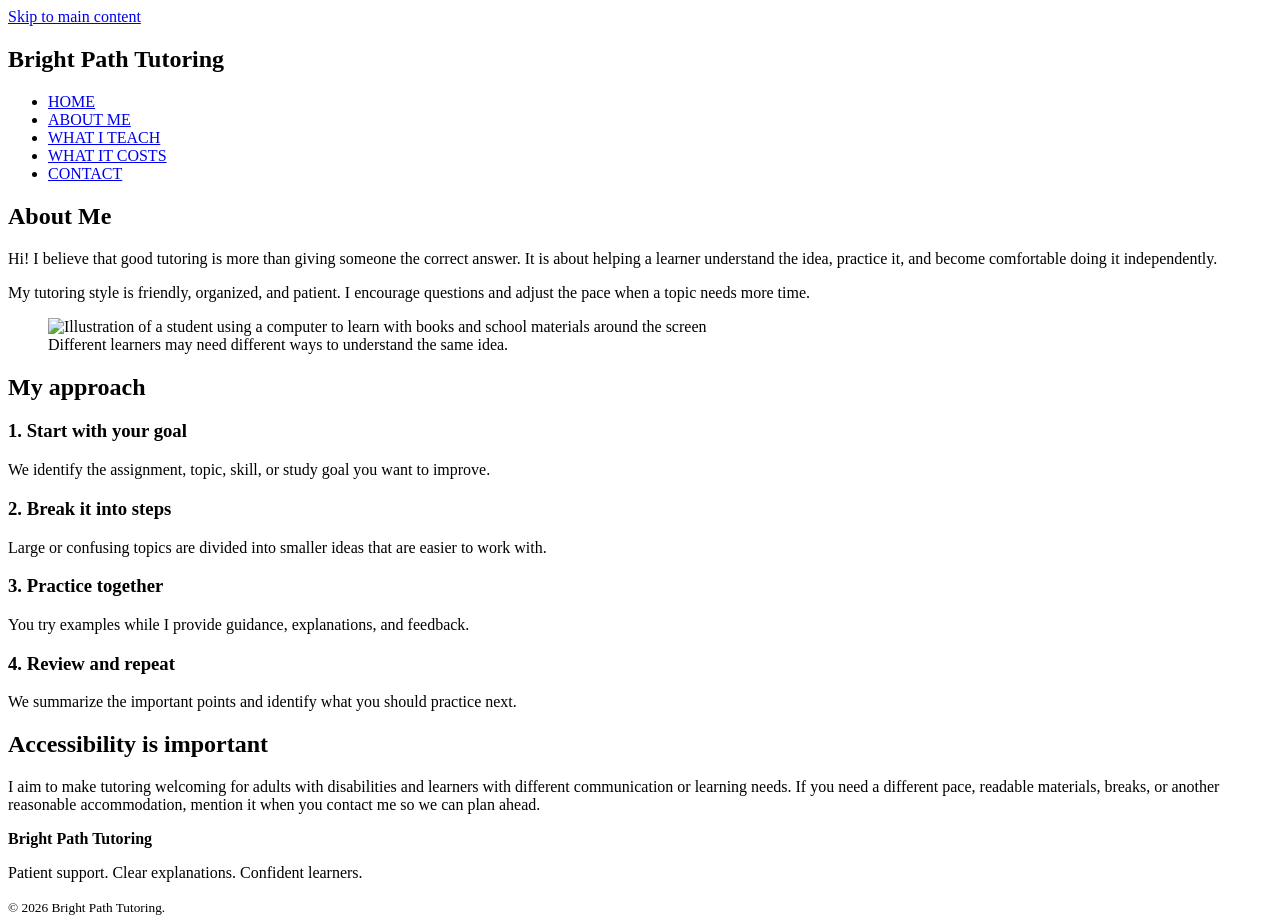
==== about.html @ 372b6a8d "Add files via upload" ====
<!doctype html>
<html lang="en">
<head>
    <meta charset="utf-8">
    <meta name="viewport" content="width=device-width, initial-scale=1">
    <meta name="description" content="Bright Path Tutoring provides friendly, accessible tutoring and academic support.">
    <title>About Me | Bright Path Tutoring</title>
   <link rel="stylesheet" type="text/css" href="assets/css/normalize.css">
    <link rel="stylesheet" type="text/css" href="assets/css/style.css">

</head>
<body>
    <a class="skip-link" href="#main-content">Skip to main content</a>

    <header>
        <section>
            <h1>Bright Path Tutoring</h1>
            <nav aria-label="Primary navigation">
                <ul>
                    <li><a href="index.html">HOME</a></li>
                    <li><a href="about.html" aria-current="page">ABOUT ME</a></li>
                    <li><a href="services.html">WHAT I TEACH</a></li>
                    <li><a href="price.html">WHAT IT COSTS</a></li>
                    <li><a href="contact.html">CONTACT</a></li>
                </ul>
            </nav>
        </section>
    </header>

    <main id="main-content">

        <section aria-labelledby="about-heading">
            <h2 id="about-heading">About Me</h2>
            <p>
                Hi! I believe that good tutoring is more than giving someone the
                correct answer. It is about helping a learner understand the idea,
                practice it, and become comfortable doing it independently.
            </p>
            <p>
                My tutoring style is friendly, organized, and patient. I encourage
                questions and adjust the pace when a topic needs more time.
            </p>
            <figure>
                <img src="assets/images/me.JPG" width="685" height="448"
                     alt="Illustration of a student using a computer to learn with books and school materials around the screen">
                <figcaption>Different learners may need different ways to understand the same idea.</figcaption>
            </figure>
        </section>

        <section aria-labelledby="approach-heading">
            <h2 id="approach-heading">My approach</h2>
            <article>
                <h3>1. Start with your goal</h3>
                <p>We identify the assignment, topic, skill, or study goal you want to improve.</p>
            </article>
            <article>
                <h3>2. Break it into steps</h3>
                <p>Large or confusing topics are divided into smaller ideas that are easier to work with.</p>
            </article>
            <article>
                <h3>3. Practice together</h3>
                <p>You try examples while I provide guidance, explanations, and feedback.</p>
            </article>
            <article>
                <h3>4. Review and repeat</h3>
                <p>We summarize the important points and identify what you should practice next.</p>
            </article>
        </section>

        <aside>
            <h2>Accessibility is important</h2>
            <p>
                I aim to make tutoring welcoming for adults with disabilities and
                learners with different communication or learning needs. If you need
                a different pace, readable materials, breaks, or another reasonable
                accommodation, mention it when you contact me so we can plan ahead.
            </p>
        </aside>

    </main>

    <footer>
        <section>
            <p><strong>Bright Path Tutoring</strong></p>
            <p>Patient support. Clear explanations. Confident learners.</p>
            <small>&copy; <span data-year></span> Bright Path Tutoring.</small>
        </section>
    </footer>

    <script>
        // Embedded JavaScript: keep the footer year current and provide a small
        // client-side check before the contact form is submitted.
        document.querySelectorAll("[data-year]").forEach(function (element) {
            element.textContent = new Date().getFullYear();
        });

        const form = document.querySelector("form");
        if (form) {
            form.addEventListener("submit", function (event) {
                if (!form.checkValidity()) {
                    event.preventDefault();
                    form.reportValidity();
                }
            });
        }
    </script>
</body>
</html>
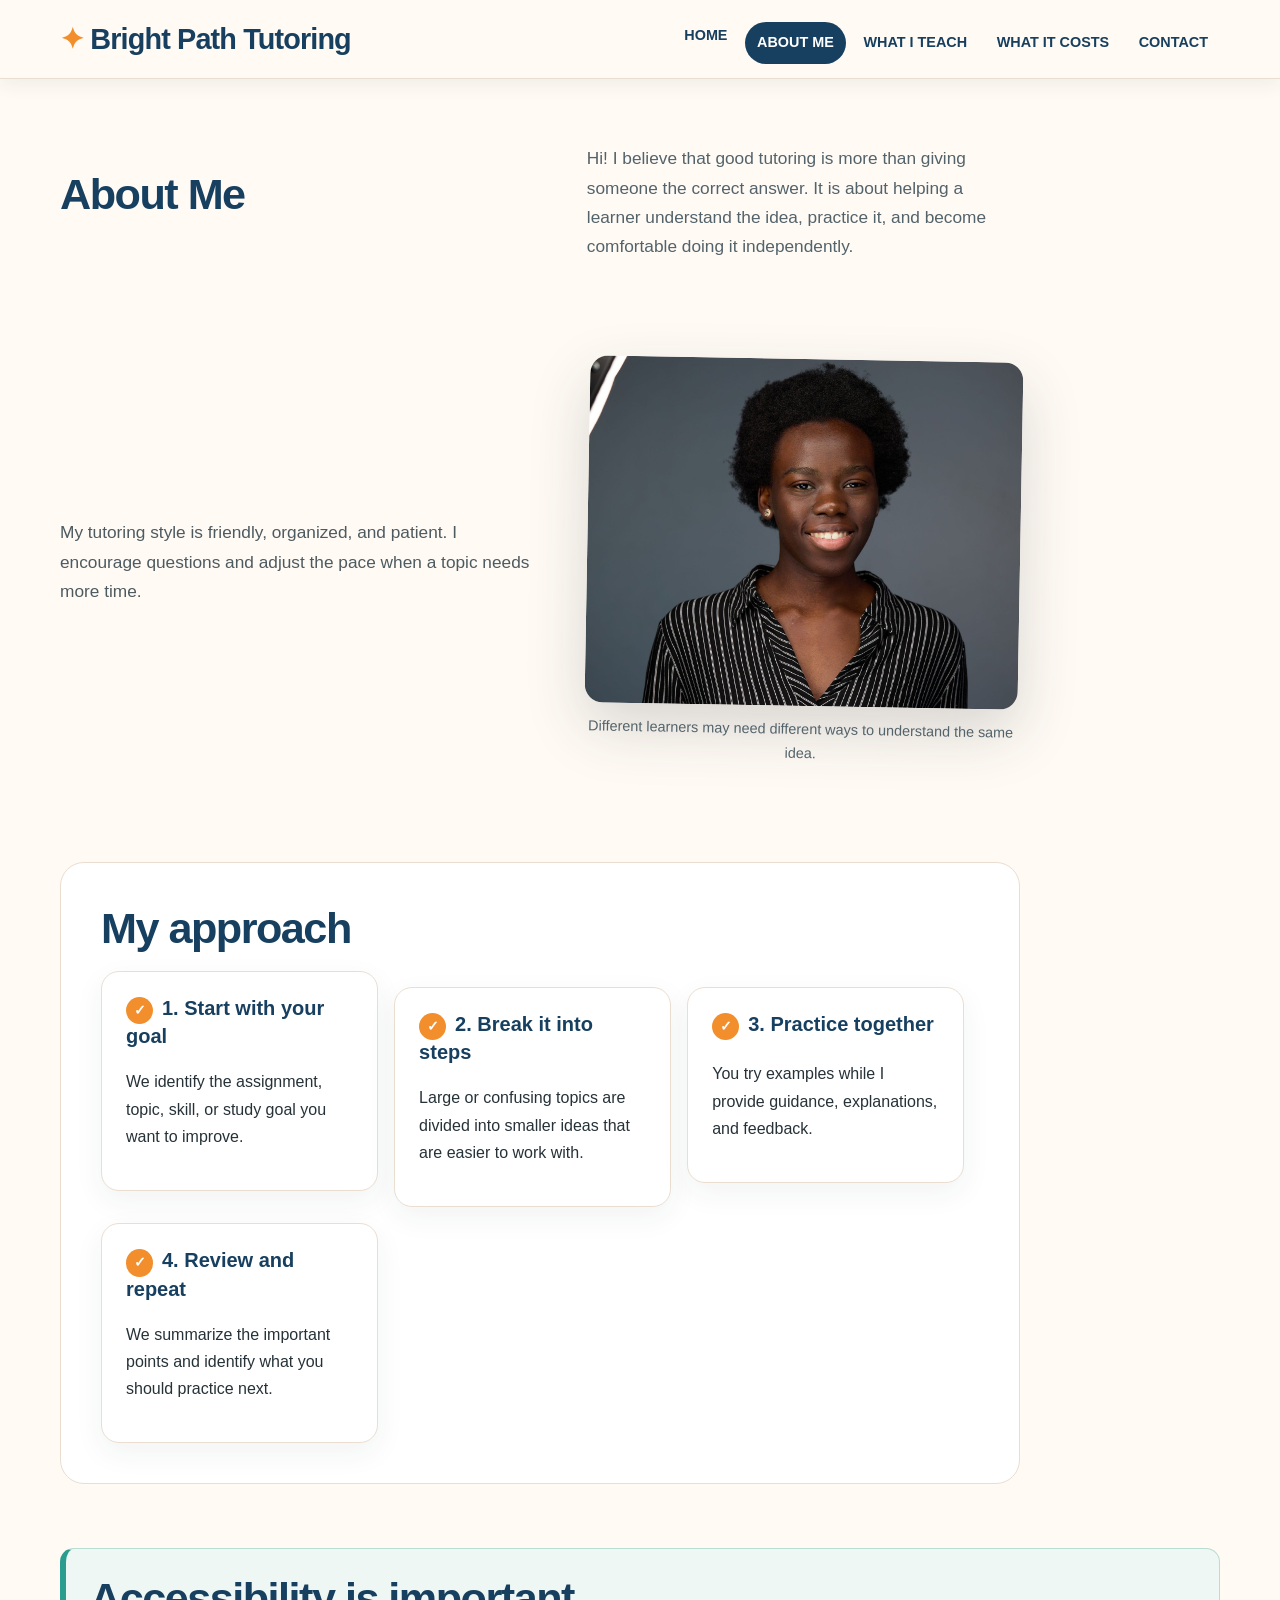
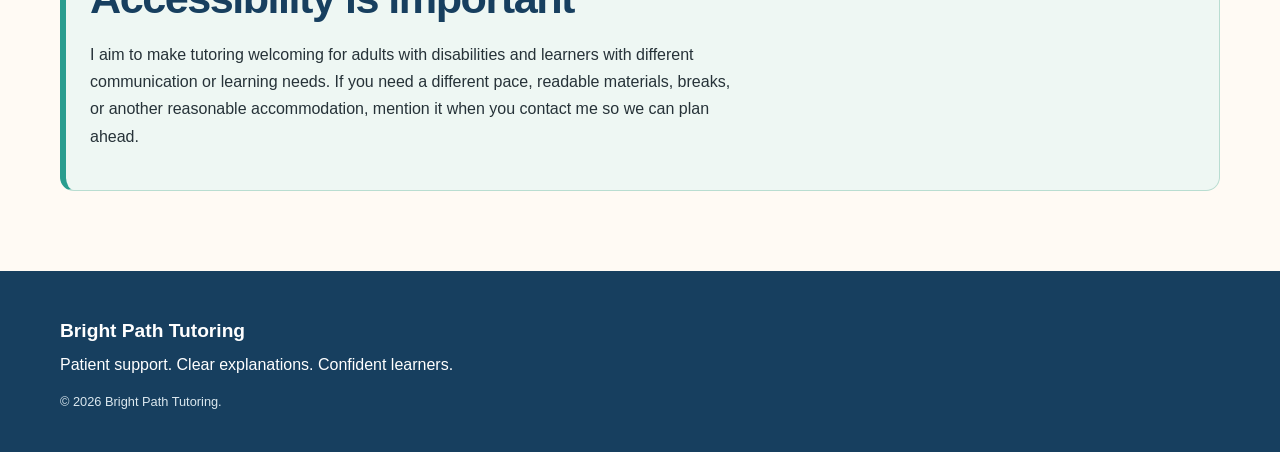
==== commit 45d24dec: "Update stylesheet and image paths in about.html" ====
--- a/about.html
+++ b/about.html
@@ -5,8 +5,8 @@
     <meta name="viewport" content="width=device-width, initial-scale=1">
     <meta name="description" content="Bright Path Tutoring provides friendly, accessible tutoring and academic support.">
     <title>About Me | Bright Path Tutoring</title>
-   <link rel="stylesheet" type="text/css" href="assets/css/normalize.css">
-    <link rel="stylesheet" type="text/css" href="assets/css/style.css">
+   <link rel="stylesheet" type="text/css" href="normalize.css">
+    <link rel="stylesheet" type="text/css" href="style.css">
 
 </head>
 <body>
@@ -41,7 +41,7 @@
                 questions and adjust the pace when a topic needs more time.
             </p>
             <figure>
-                <img src="assets/images/me.JPG" width="685" height="448"
+                <img src="me.JPG" width="685" height="448"
                      alt="Illustration of a student using a computer to learn with books and school materials around the screen">
                 <figcaption>Different learners may need different ways to understand the same idea.</figcaption>
             </figure>
--- a/style.css
+++ b/style.css
@@ -0,0 +1,498 @@
+/* =========================================================
+   Bright Path Tutoring
+   Responsive + accessibility-focused stylesheet
+   ========================================================= */
+
+* {
+    box-sizing: border-box;
+}
+
+html {
+    scroll-behavior: smooth;
+}
+
+body {
+    margin: 0;
+    background: #fffaf4;
+    color: #263238;
+    font-family: Arial, Helvetica, sans-serif;
+    font-size: 1rem;
+    line-height: 1.7;
+}
+
+header {
+    position: sticky;
+    top: 0;
+    z-index: 20;
+    background: rgba(255, 250, 244, 0.97);
+    border-bottom: 1px solid #eaded1;
+    box-shadow: 0 4px 18px rgba(38, 50, 56, 0.08);
+}
+
+header > section,
+main,
+footer > section {
+    width: min(1160px, 92%);
+    margin-inline: auto;
+}
+
+header > section {
+    min-height: 78px;
+    display: flex;
+    align-items: center;
+    justify-content: space-between;
+    gap: 2rem;
+}
+
+header h1 {
+    margin: 0;
+    color: #173f5f;
+    font-size: clamp(1.35rem, 3vw, 1.8rem);
+    letter-spacing: -0.03em;
+}
+
+header h1::before {
+    content: "✦";
+    margin-right: .45rem;
+    color: #f28e2b;
+}
+
+nav ul {
+    display: flex;
+    flex-wrap: wrap;
+    justify-content: flex-end;
+    gap: .25rem .35rem;
+    margin: 0;
+    padding: 0;
+    list-style: none;
+}
+
+nav a {
+    display: block;
+    padding: .55rem .75rem;
+    color: #173f5f;
+    font-weight: 700;
+    font-size: .9rem;
+    text-decoration: none;
+    border-radius: 999px;
+}
+
+nav a:hover {
+    background: #fff0df;
+    color: #a94d00;
+}
+
+nav a[aria-current="page"] {
+    background: #173f5f;
+    color: #ffffff;
+}
+
+a {
+    color: #075985;
+}
+
+a:hover {
+    color: #a94d00;
+}
+
+a:focus-visible,
+button:focus-visible,
+input:focus-visible,
+textarea:focus-visible,
+select:focus-visible {
+    outline: 4px solid #f2b134;
+    outline-offset: 3px;
+}
+
+.skip-link {
+    position: absolute;
+    left: -9999px;
+    top: 0;
+    z-index: 100;
+    padding: .8rem 1rem;
+    background: #ffffff;
+    color: #173f5f;
+    border: 3px solid #173f5f;
+    border-radius: 0 0 8px 8px;
+    font-weight: 700;
+}
+
+.skip-link:focus {
+    left: 1rem;
+    top: 0;
+}
+
+main {
+    padding: 3rem 0 5rem;
+}
+
+main > section {
+    margin-bottom: 4rem;
+}
+
+main > section:first-child {
+    min-height: 420px;
+    display: grid;
+    grid-template-columns: 1.05fr .95fr;
+    align-items: center;
+    gap: 3rem;
+}
+
+main > section:first-child article {
+    border: 0;
+    padding: 0;
+    background: transparent;
+}
+
+main > section:first-child figure {
+    transform: rotate(1deg);
+}
+
+main > section:first-child figure img {
+    box-shadow: 0 24px 60px rgba(38, 50, 56, .18);
+}
+
+main > section:nth-of-type(2) {
+    background: #ffffff;
+    padding: 2.5rem;
+    border: 1px solid #eaded1;
+    border-radius: 24px;
+}
+
+main > section:nth-of-type(2) > article {
+    display: inline-block;
+    width: calc(33.333% - 1rem);
+    margin-right: .75rem;
+    vertical-align: top;
+}
+
+main > section:nth-of-type(2) > article:last-child {
+    margin-right: 0;
+}
+
+h2,
+h3 {
+    color: #173f5f;
+    line-height: 1.2;
+}
+
+h2 {
+    margin: 0 0 1rem;
+    font-size: clamp(1.75rem, 4vw, 2.7rem);
+    letter-spacing: -0.035em;
+}
+
+h3 {
+    margin-top: 0;
+    font-size: 1.25rem;
+}
+
+p {
+    max-width: 72ch;
+}
+
+main > section:first-child p:first-child {
+    margin-bottom: .7rem;
+    color: #a94d00;
+    font-weight: 800;
+    text-transform: uppercase;
+    letter-spacing: .12em;
+    font-size: .82rem;
+}
+
+main > section:first-child p:nth-of-type(1) + h2 {
+    font-size: clamp(2.25rem, 6vw, 4.6rem);
+}
+
+main > section:first-child p:last-of-type {
+    font-size: 1.08rem;
+    color: #4d5b61;
+}
+
+article {
+    background: #ffffff;
+    border: 1px solid #eaded1;
+    border-radius: 18px;
+    padding: 1.5rem;
+    box-shadow: 0 10px 30px rgba(38, 50, 56, .06);
+}
+
+article + article {
+    margin-top: 1rem;
+}
+
+figure {
+    margin: 0;
+}
+
+figure img {
+    display: block;
+    width: 100%;
+    height: auto;
+    max-height: 480px;
+    object-fit: cover;
+    border-radius: 18px;
+}
+
+figcaption {
+    margin-top: .7rem;
+    color: #53636b;
+    font-size: .9rem;
+    text-align: center;
+}
+
+main > section:not(:first-child) > figure {
+    margin: 1.5rem 0;
+}
+
+main > section:not(:first-child) > figure img {
+    max-height: 360px;
+}
+
+ul,
+ol {
+    padding-left: 1.4rem;
+}
+
+li + li {
+    margin-top: .45rem;
+}
+
+.notice,
+aside {
+    margin-top: 2rem;
+    padding: 1.5rem;
+    background: #eef7f3;
+    border: 1px solid #b9ddd1;
+    border-left: 6px solid #2a9d8f;
+    border-radius: 14px;
+}
+
+main > section:nth-of-type(2) article h3::before {
+    content: "✓";
+    display: inline-grid;
+    place-items: center;
+    width: 1.7rem;
+    height: 1.7rem;
+    margin-right: .55rem;
+    border-radius: 50%;
+    background: #f28e2b;
+    color: #ffffff;
+    font-size: .85rem;
+}
+
+table {
+    width: 100%;
+    margin-top: 1.5rem;
+    border-collapse: separate;
+    border-spacing: 0;
+    overflow: hidden;
+    background: #ffffff;
+    border: 1px solid #d8c9bb;
+    border-radius: 16px;
+}
+
+caption {
+    padding-bottom: .8rem;
+    text-align: left;
+    font-weight: 700;
+    color: #173f5f;
+}
+
+th,
+td {
+    padding: 1rem;
+    border-right: 1px solid #d8c9bb;
+    border-bottom: 1px solid #d8c9bb;
+    text-align: left;
+    vertical-align: top;
+}
+
+th:last-child,
+td:last-child {
+    border-right: 0;
+}
+
+tbody tr:last-child th,
+tbody tr:last-child td {
+    border-bottom: 0;
+}
+
+thead th {
+    background: #173f5f;
+    color: #ffffff;
+}
+
+.price {
+    color: #a94d00;
+    font-size: 1.25rem;
+    font-weight: 800;
+}
+
+form {
+    max-width: 760px;
+    padding: 2rem;
+    background: #ffffff;
+    border: 1px solid #eaded1;
+    border-radius: 20px;
+    box-shadow: 0 15px 40px rgba(38, 50, 56, .08);
+}
+
+fieldset {
+    border: 0;
+    padding: 0;
+    margin: 0;
+}
+
+legend {
+    margin-bottom: 1rem;
+    color: #173f5f;
+    font-size: 1.35rem;
+    font-weight: 800;
+}
+
+label {
+    display: block;
+    margin-top: 1rem;
+    color: #263238;
+    font-weight: 700;
+}
+
+input,
+textarea,
+select {
+    width: 100%;
+    margin-top: .4rem;
+    padding: .85rem 1rem;
+    border: 2px solid #aeb9bf;
+    border-radius: 9px;
+    background: #ffffff;
+    color: #263238;
+    font: inherit;
+}
+
+textarea {
+    min-height: 170px;
+    resize: vertical;
+}
+
+button {
+    margin-top: 1.25rem;
+    padding: .85rem 1.4rem;
+    border: 2px solid #173f5f;
+    border-radius: 999px;
+    background: #173f5f;
+    color: #ffffff;
+    font: inherit;
+    font-weight: 800;
+    cursor: pointer;
+}
+
+button:hover {
+    background: #a94d00;
+    border-color: #a94d00;
+}
+
+main > section > h2 + p {
+    font-size: 1.08rem;
+    color: #53636b;
+}
+
+main > section:has(> h2) {
+    max-width: 960px;
+}
+
+main > section:has(> h2) figure {
+    margin: 2rem 0;
+}
+
+main > section:has(> h2) figure img {
+    max-height: 420px;
+}
+
+footer {
+    background: #173f5f;
+    color: #ffffff;
+    padding: 2.5rem 0;
+}
+
+footer strong {
+    color: #ffffff;
+    font-size: 1.2rem;
+}
+
+footer p {
+    margin: .25rem 0;
+}
+
+footer small {
+    display: block;
+    margin-top: .75rem;
+    color: #dbe8ef;
+}
+
+@media (max-width: 850px) {
+    header > section {
+        display: block;
+        padding: 1rem 0;
+    }
+
+    nav ul {
+        justify-content: flex-start;
+        margin-top: .8rem;
+    }
+
+    main {
+        padding-top: 2rem;
+    }
+
+    main > section:first-child {
+        grid-template-columns: 1fr;
+        gap: 2rem;
+    }
+
+    main > section:nth-of-type(2) > article {
+        display: block;
+        width: 100%;
+        margin-right: 0;
+    }
+
+    main > section:nth-of-type(2) > article + article {
+        margin-top: 1rem;
+    }
+}
+
+@media (max-width: 600px) {
+    nav a {
+        padding: .45rem .55rem;
+        font-size: .78rem;
+    }
+
+    main > section:nth-of-type(2) {
+        padding: 1.25rem;
+        border-radius: 16px;
+    }
+
+    form {
+        padding: 1.25rem;
+    }
+
+    table {
+        font-size: .9rem;
+    }
+
+    th,
+    td {
+        padding: .7rem;
+    }
+}
+
+@media (prefers-reduced-motion: reduce) {
+    html {
+        scroll-behavior: auto;
+    }
+
+    * {
+        scroll-behavior: auto !important;
+    }
+}
